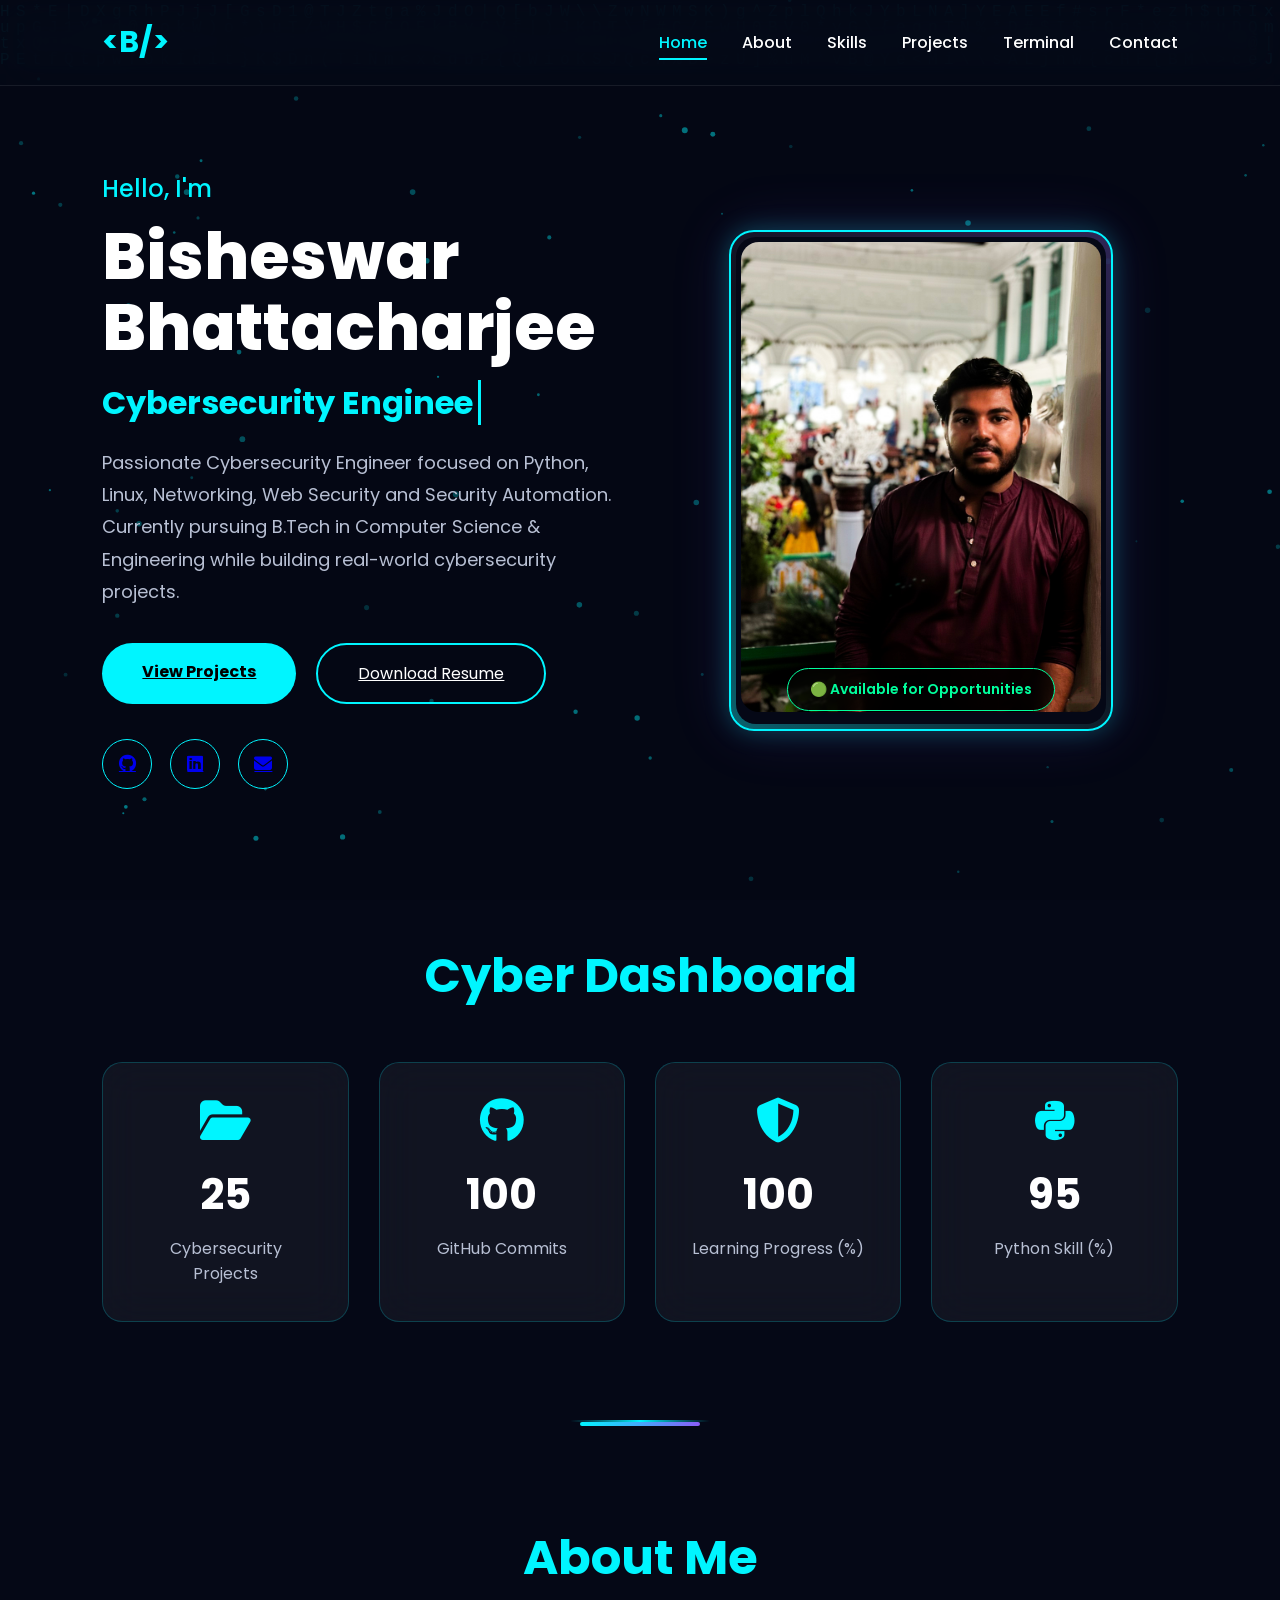
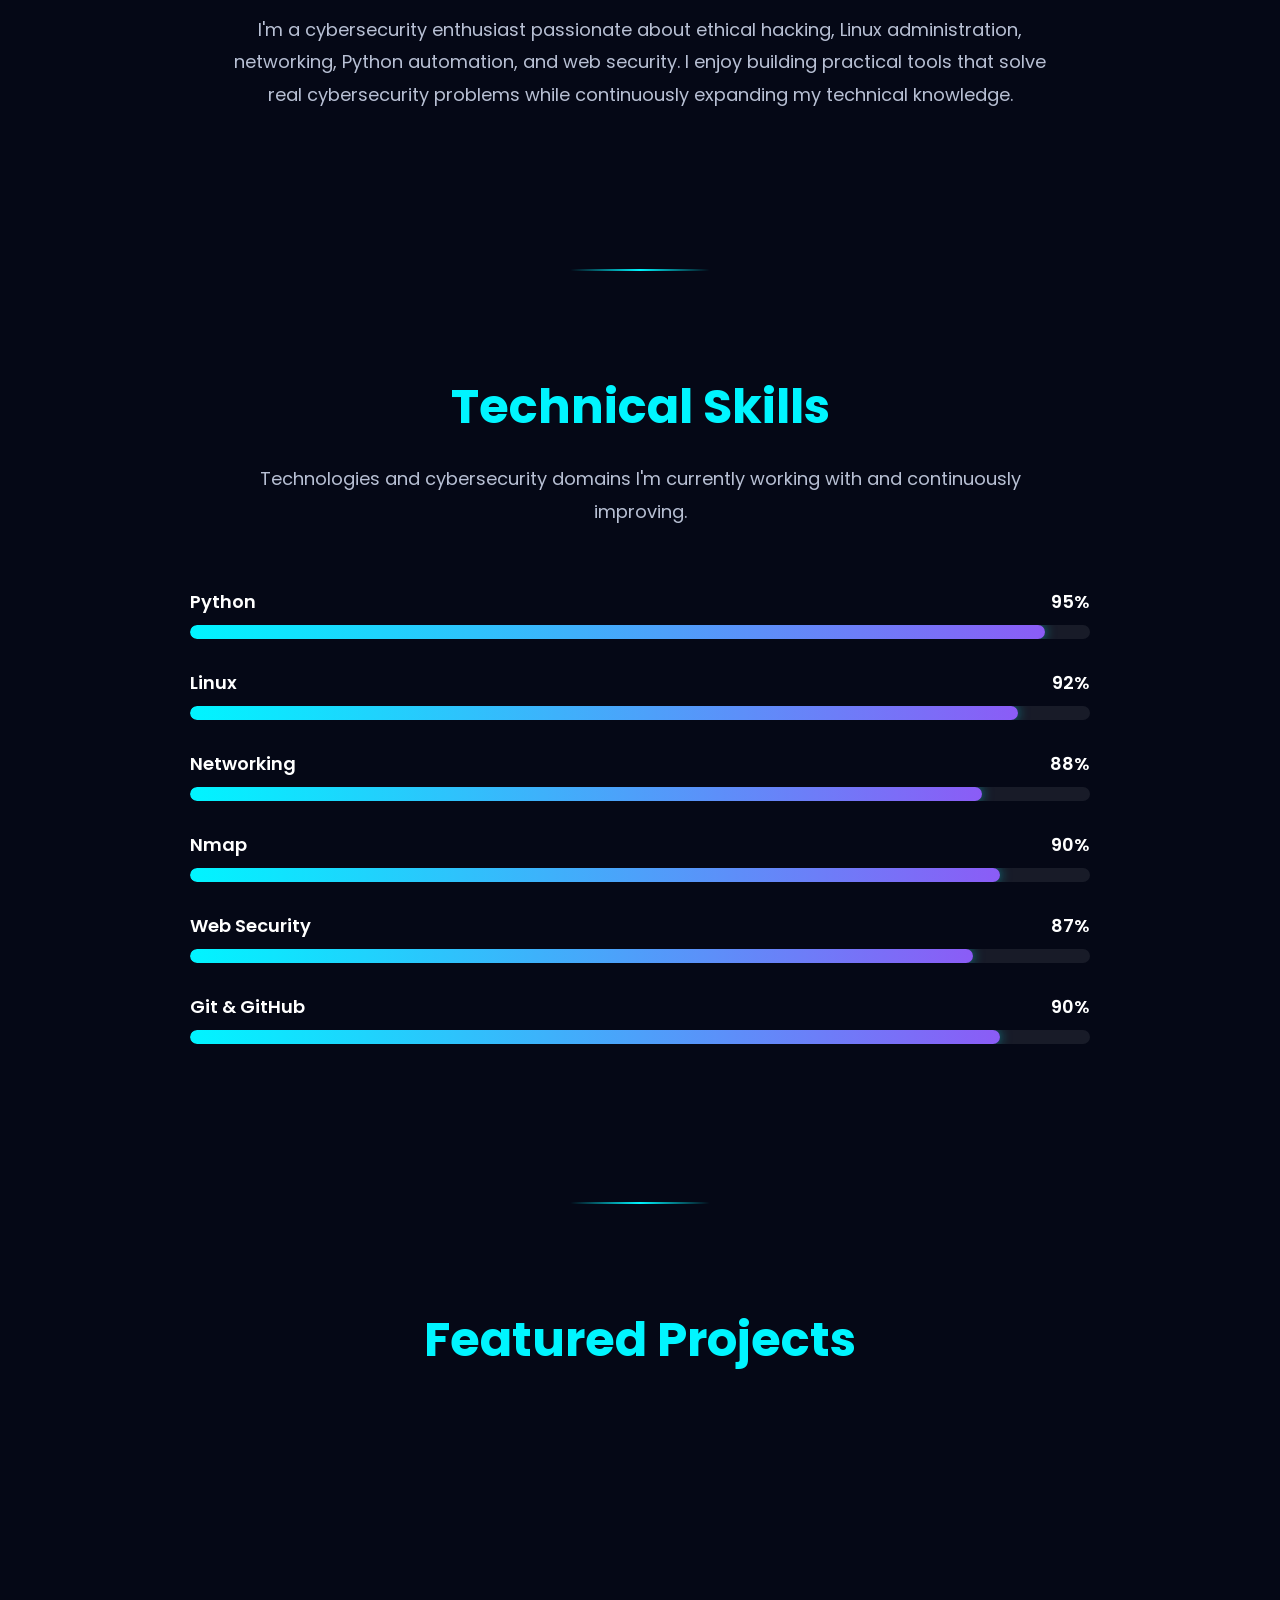
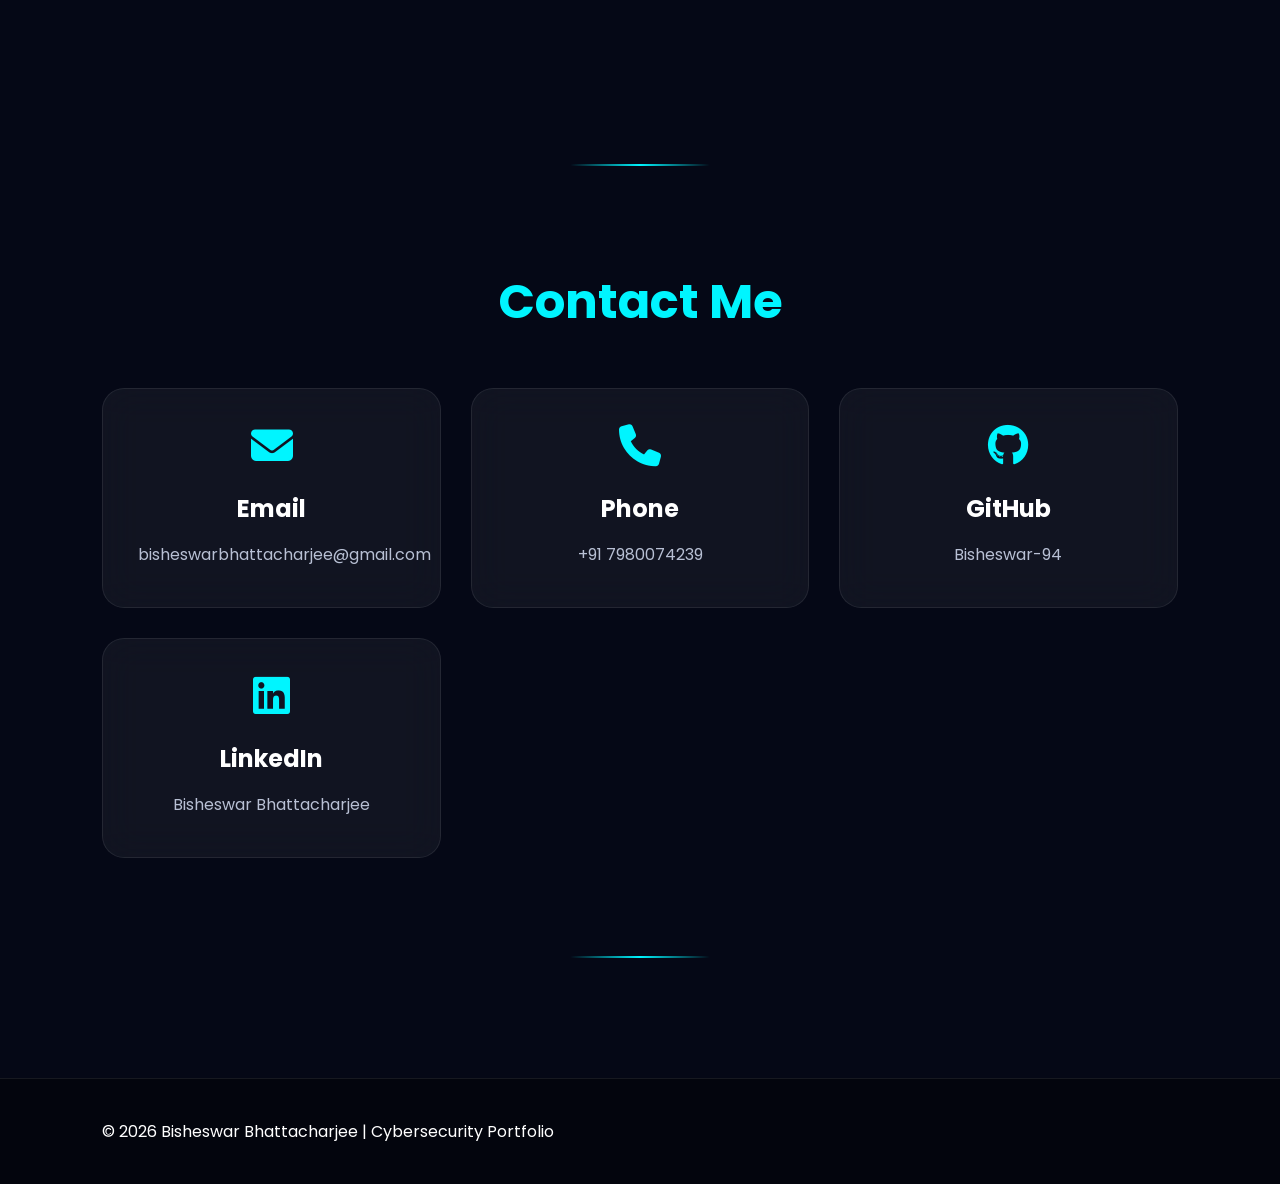
==== index.html @ f7b62f63 "first commit" ====
<!DOCTYPE html>
<html lang="en">

<head>
    <meta charset="UTF-8">
    <meta name="viewport" content="width=device-width, initial-scale=1.0">

    <title>Bisheswar Bhattacharjee | Cybersecurity Engineer</title>

    <!-- CSS -->
    <link rel="stylesheet" href="assets/css/style.css">
    <link rel="stylesheet" href="assets/css/animations.css">
    <link rel="stylesheet" href="assets/css/responsive.css">

    <!-- Font Awesome -->
    <link rel="stylesheet"
        href="https://cdnjs.cloudflare.com/ajax/libs/font-awesome/6.7.2/css/all.min.css">

    <!-- Google Fonts -->
    <link
        href="https://fonts.googleapis.com/css2?family=Poppins:wght@300;400;500;600;700;800&display=swap"
        rel="stylesheet">
</head>

<body>

    <!-- ================= Loader ================= -->

    <div id="loader">
        <div class="terminal-loader">
            <p>> Initializing Secure Connection...</p>
            <p>> Loading Portfolio...</p>
            <p>> Authenticating User...</p>
            <p class="green">✓ Access Granted</p>
        </div>
    </div>

    <!-- ================= Matrix Canvas ================= -->

    <canvas id="matrix"></canvas>

    <!-- ================= Navbar ================= -->

    <header>

        <div class="logo">
            &lt;B/&gt;
        </div>

        <nav>

            <a href="#home">Home</a>

            <a href="#about">About</a>

            <a href="#skills">Skills</a>

            <a href="#projects">Projects</a>

            <a href="terminal.html">Terminal</a>

            <a href="#contact">Contact</a>

        </nav>

    </header>

    <!-- ================= Hero ================= -->

    <section class="hero" id="home">

        <div class="hero-left">

            <h3>Hello, I'm</h3>

            <h1>Bisheswar <br> Bhattacharjee</h1>

            <h2>
                <span id="typing"></span>
            </h2>

            <p>

                Passionate Cybersecurity Engineer focused on Python,
                Linux, Networking, Web Security and Security Automation.
                Currently pursuing B.Tech in Computer Science &
                Engineering while building real-world cybersecurity
                projects.

            </p>

            <div class="buttons">

                <a href="#projects" class="btn">

                    View Projects

                </a>

                <a href="assets/resume/BISHESWAR_CV.pdf"
                    download
                    class="btn2">

                    Download Resume

                </a>

            </div>

            <div class="socials">

                <a href="https://github.com/Bisheswar-94" target="_blank" rel="noopener" title="GitHub">

                    <i class="fab fa-github"></i>

                </a>

                <a href="https://www.linkedin.com/in/bisheswar-bhattacharjee-4810a1337/"
                    target="_blank" rel="noopener" title="LinkedIn">

                    <i class="fab fa-linkedin"></i>

                </a>

                <a href="mailto:bisheswarbhattacharjee@gmail.com" title="Email">

                    <i class="fas fa-envelope"></i>

                </a>

            </div>

        </div>

        <div class="hero-right">

            <div class="photo-frame">

                <img src="assets/images/profile.jpg"
                    alt="Bisheswar Bhattacharjee">

                <div class="status">

                    🟢 Available for Opportunities

                </div>

            </div>

        </div>

    </section>

    <!-- ================= CYBER DASHBOARD ================= -->

<section class="section" id="dashboard">

    <h2 class="section-title">Cyber Dashboard</h2>

    <div class="stats">

        <div class="stat-card">

            <i class="fas fa-folder-open"></i>

            <h2 class="counter" data-target="25">0</h2>

            <p>Cybersecurity Projects</p>

        </div>

        <div class="stat-card">

            <i class="fab fa-github"></i>

            <h2 class="counter" data-target="100">0</h2>

            <p>GitHub Commits</p>

        </div>

        <div class="stat-card">

            <i class="fas fa-shield-halved"></i>

            <h2 class="counter" data-target="100">0</h2>

            <p>Learning Progress (%)</p>

        </div>

        <div class="stat-card">

            <i class="fab fa-python"></i>

            <h2 class="counter" data-target="95">0</h2>

            <p>Python Skill (%)</p>

        </div>

    </div>

</section>

    <!-- ================= About ================= -->

    <section id="about" class="section">

        <h2 class="section-title">
            About Me
        </h2>

        <p class="section-subtitle">

            I'm a cybersecurity enthusiast passionate about ethical hacking,
            Linux administration, networking, Python automation, and web
            security. I enjoy building practical tools that solve real
            cybersecurity problems while continuously expanding my technical
            knowledge.

        </p>

    </section>

  <!-- ================= Skills ================= -->

<section id="skills" class="section">

    <h2 class="section-title">Technical Skills</h2>

    <p class="section-subtitle">
        Technologies and cybersecurity domains I'm currently working with and continuously improving.
    </p>

    <div class="skill-container">

        <div class="skill">

            <div class="skill-info">
                <span>Python</span>
                <span>95%</span>
            </div>

            <div class="progress">
                <div class="progress-bar" data-width="95%"></div>
            </div>

        </div>

        <div class="skill">

            <div class="skill-info">
                <span>Linux</span>
                <span>92%</span>
            </div>

            <div class="progress">
                <div class="progress-bar" data-width="92%"></div>
            </div>

        </div>

        <div class="skill">

            <div class="skill-info">
                <span>Networking</span>
                <span>88%</span>
            </div>

            <div class="progress">
                <div class="progress-bar" data-width="88%"></div>
            </div>

        </div>

        <div class="skill">

            <div class="skill-info">
                <span>Nmap</span>
                <span>90%</span>
            </div>

            <div class="progress">
                <div class="progress-bar" data-width="90%"></div>
            </div>

        </div>

        <div class="skill">

            <div class="skill-info">
                <span>Web Security</span>
                <span>87%</span>
            </div>

            <div class="progress">
                <div class="progress-bar" data-width="87%"></div>
            </div>

        </div>

        <div class="skill">

            <div class="skill-info">
                <span>Git & GitHub</span>
                <span>90%</span>
            </div>

            <div class="progress">
                <div class="progress-bar" data-width="90%"></div>
            </div>

        </div>

    </div>

</section>
    <!-- ================= Featured Projects ================= -->
<section id="projects" class="section">

    <h2 class="section-title">
        Featured Projects
    </h2>

    <div class="cards">

    </div>

</section>
    <!-- ================= Contact ================= -->

    <section id="contact" class="section">

        <h2 class="section-title">
            Contact Me
        </h2>

        <div class="cards">

            <div class="card">

                <i class="fas fa-envelope"></i>

                <h3>Email</h3>

                <p>bisheswarbhattacharjee@gmail.com</p>

            </div>

            <div class="card">

                <i class="fas fa-phone"></i>

                <h3>Phone</h3>

                <p>+91 7980074239</p>

            </div>

            <div class="card">

                <i class="fab fa-github"></i>

                <h3>GitHub</h3>

                <p>Bisheswar-94</p>

            </div>

            <div class="card">

                <i class="fab fa-linkedin"></i>

                <h3>LinkedIn</h3>

                <p>Bisheswar Bhattacharjee</p>

            </div>

        </div>

    </section>

    <!-- ================= Footer ================= -->

    <footer>

        <p>

            © 2026 Bisheswar Bhattacharjee |
            Cybersecurity Portfolio

        </p>

    </footer>

    <!-- JS -->

    <script src="assets/js/main.js"></script>
    <script src="assets/js/matrix.js"></script>
    <script src="assets/js/typing.js"></script>
    <script src="assets/js/particles.js"></script>
    <script src="assets/js/github.js"></script>
    <script src="assets/js/dashboard.js"></script>
    <script src="assets/js/skills.js"></script>

</body>

</html>
---- assets/css/style.css ----
/* ======================================================
   CYBER PORTFOLIO v3.0
   Developer: Bisheswar Bhattacharjee
====================================================== */

@import url('https://fonts.googleapis.com/css2?family=Poppins:wght@300;400;500;600;700;800&display=swap');

:root{

--bg:#050816;
--bg2:#0B1120;
--card:rgba(255,255,255,.05);

--cyan:#00F5FF;
--purple:#8B5CF6;
--green:#00FF9D;
--white:#FFFFFF;
--text:#B8C0D4;

--border:rgba(255,255,255,.08);

--radius:20px;

--transition:.35s ease;

}

/* Reset */

*{
margin:0;
padding:0;
box-sizing:border-box;
}

html{
scroll-behavior:smooth;
}

body{

background:var(--bg);

font-family:'Poppins',sans-serif;

color:var(--white);

overflow-x:hidden;

}

/* Matrix */

#matrix{

position:fixed;

top:0;

left:0;

width:100%;

height:100%;

z-index:-5;

}

/* Loader */

#loader{

position:fixed;

inset:0;

background:#000;

display:flex;

justify-content:center;

align-items:center;

z-index:999999;

}

.terminal-loader{

background:#07111f;

padding:30px;

border-radius:15px;

border:1px solid var(--cyan);

font-family:monospace;

box-shadow:

0 0 30px rgba(0,245,255,.3);

}

.green{

color:var(--green);

}

/* Scrollbar */

::-webkit-scrollbar{

width:10px;

}

::-webkit-scrollbar-thumb{

background:linear-gradient(var(--cyan),var(--purple));

border-radius:20px;

}

::-webkit-scrollbar-track{

background:#000;

}

/* Navbar */

header{

position:fixed;

top:0;

width:100%;

padding:20px 8%;

display:flex;

justify-content:space-between;

align-items:center;

background:rgba(5,8,22,.75);

-webkit-backdrop-filter:blur(18px);

backdrop-filter:blur(18px);

border-bottom:1px solid var(--border);

z-index:999;

}

.logo{

font-size:30px;

font-weight:700;

color:var(--cyan);

}

nav{

display:flex;

gap:35px;

}

nav a{

color:white;

text-decoration:none;

font-weight:500;

transition:.3s;

position:relative;

}

nav a:hover{

color:var(--cyan);

}

nav a::after{

content:"";

position:absolute;

left:0;

bottom:-5px;

width:0;

height:2px;

background:var(--cyan);

transition:.3s;

}

nav a:hover::after{

width:100%;

}

/* ======================================================
                    HERO SECTION
====================================================== */

.hero{

    min-height:100vh;

    display:grid;

    grid-template-columns:1.1fr .9fr;

    align-items:center;

    gap:70px;

    padding:140px 8% 80px;

}

/* ================= LEFT SIDE ================= */

.hero-left h3{

    color:var(--cyan);

    font-size:24px;

    font-weight:500;

}

.hero-left h1{

    font-size:78px;

    font-weight:800;

    line-height:1.1;

    margin:15px 0;

}

.hero-left h2{

    color:var(--purple);

    font-size:32px;

    margin-bottom:20px;

    min-height:45px;

}

.hero-left p{

    color:var(--text);

    font-size:18px;

    line-height:1.8;

    max-width:650px;

    margin-bottom:35px;

}

/* ================= BUTTONS ================= */

.buttons{

    display:flex;

    gap:20px;

    margin-bottom:35px;

}

.btn{

    background:var(--cyan);

    color:#000;

    padding:16px 40px;

    border-radius:50px;

    font-weight:700;

    transition:var(--transition);

}

.btn:hover{

    transform:translateY(-5px);

    box-shadow:

    0 0 25px var(--cyan);

}

.btn2{

    border:2px solid var(--cyan);

    color:white;

    padding:16px 40px;

    border-radius:50px;

    transition:var(--transition);

}

.btn2:hover{

    background:var(--cyan);

    color:#000;

}

/* ================= SOCIALS ================= */

.socials{

    display:flex;

    gap:18px;

}

.socials a{

    width:50px;

    height:50px;

    border:1px solid var(--cyan);

    border-radius:50%;

    display:flex;

    justify-content:center;

    align-items:center;

    transition:.3s;

    font-size:18px;

}

.socials a:hover{

    background:var(--cyan);

    color:#000;

    transform:translateY(-5px);

    box-shadow:

    0 0 20px var(--cyan);

}

/* ================= RIGHT SIDE ================= */

.hero-right{

    display:flex;

    justify-content:center;

    align-items:center;

}

/* Cyber Photo Frame */

.photo-frame{

    position:relative;

    padding:10px;

    border-radius:25px;

    border:2px solid var(--cyan);

    background:rgba(255,255,255,.05);

    -webkit-backdrop-filter:blur(20px);
    -webkit-backdrop-filter:blur(20px);

    backdrop-filter:blur(20px);

    overflow:hidden;

    box-shadow:

    0 0 25px rgba(0,245,255,.25),

    0 0 60px rgba(139,92,246,.15);

}

/* Animated Glow */

.photo-frame::before{

    content:"";

    position:absolute;

    top:-50%;

    left:-50%;

    width:200%;

    height:200%;

    background:linear-gradient(

    45deg,

    transparent,

    rgba(0,245,255,.35),

    transparent,

    rgba(139,92,246,.25),

    transparent

    );

    animation:borderRotate 7s linear infinite;

}

/* Inner Background */

.photo-frame::after{

    content:"";

    position:absolute;

    inset:5px;

    background:#050816;

    border-radius:20px;

    z-index:0;

}

/* Profile Image */

.photo-frame img{

    position:relative;

    z-index:2;

    width:410px;

    height:530px;

    object-fit:cover;

    border-radius:18px;

}

/* Online Badge */

.status{

    position:absolute;

    bottom:18px;

    left:50%;

    transform:translateX(-50%);

    z-index:5;

    background:rgba(0,0,0,.75);

    border:1px solid var(--green);

    color:var(--green);

    padding:10px 22px;

    border-radius:40px;

    font-size:14px;

    font-weight:600;

    -webkit-backdrop-filter:blur(20px);

    backdrop-filter:blur(20px);

    white-space:nowrap;

}

/* Floating Animation */

.photo-frame{

    animation:float 4s ease-in-out infinite;

}

/* ======================================================
                    ANIMATIONS
====================================================== */

@keyframes float{

0%{

transform:translateY(0px);

}

50%{

transform:translateY(-12px);

}

100%{

transform:translateY(0px);

}

}

@keyframes borderRotate{

0%{

transform:rotate(0deg);

}

100%{

transform:rotate(360deg);

}

}

/* ======================================================
                    SECTION BASE
====================================================== */

.section{

    padding:100px 8%;

}

.section-title{

    font-size:48px;

    font-weight:700;

    text-align:center;

    color:var(--cyan);

    margin-bottom:20px;

}

.section-subtitle{

    max-width:850px;

    margin:0 auto 60px;

    text-align:center;

    color:var(--text);

    font-size:18px;

    line-height:1.8;

}

/* ======================================================
                    CARD GRID
====================================================== */

.cards{

    display:grid;

    grid-template-columns:repeat(auto-fit,minmax(300px,1fr));

    gap:30px;

    margin-top:50px;

}

/* ======================================================
                    GLASS CARD
====================================================== */

.card{

    position:relative;

    background:rgba(255,255,255,.05);

    -webkit-backdrop-filter:blur(18px);
    backdrop-filter:blur(18px);

    border:1px solid rgba(255,255,255,.08);

    border-radius:22px;

    padding:35px;

    text-align:center;

    transition:.35s ease;

    overflow:hidden;

}

/* Glow Border */

.card::before{

    content:"";

    position:absolute;

    inset:0;

    background:linear-gradient(
        135deg,
        transparent,
        rgba(0,245,255,.18),
        transparent
    );

    opacity:0;

    transition:.4s;

}

.card:hover::before{

    opacity:1;

}

/* Hover */

.card:hover{

    transform:translateY(-10px);

    border-color:var(--cyan);

    box-shadow:

    0 0 25px rgba(0,245,255,.25),

    0 0 60px rgba(139,92,246,.10);

}

/* ======================================================
                    ICONS
====================================================== */

.card i{

    font-size:50px;

    color:var(--cyan);

    margin-bottom:25px;

    transition:.35s;

}

.card:hover i{

    transform:scale(1.15) rotate(-8deg);

}

/* ======================================================
                    CARD TEXT
====================================================== */

.card h3{

    font-size:24px;

    margin-bottom:15px;

}

.card p{

    color:var(--text);

    line-height:1.8;

    font-size:16px;

}

/* ======================================================
                    ABOUT SECTION
====================================================== */

#about{

    position:relative;

}

#about::before{

    content:"";

    position:absolute;

    top:0;

    left:50%;

    transform:translateX(-50%);

    width:120px;

    height:4px;

    border-radius:20px;

    background:linear-gradient(
        to right,
        var(--cyan),
        var(--purple)
    );

}

/* ======================================================
                    SKILLS SECTION
====================================================== */

#skills .card{

    min-height:260px;

}

#skills .card p{

    margin-top:10px;

}

/* ======================================================
                    PROJECTS
====================================================== */

#projects .card{

    min-height:240px;

}

#projects .card h3{

    color:var(--cyan);

}

/* ======================================================
                    CONTACT
====================================================== */

#contact .card{

    min-height:220px;

}

#contact .card i{

    font-size:42px;

}

/* ======================================================
                SECTION SPACING
====================================================== */

#about,
#skills,
#projects,
#contact{

    scroll-margin-top:100px;

}

/* ======================================================
                    HERO STATS
====================================================== */

.stats{

    display:grid;

    grid-template-columns:repeat(4,1fr);

    gap:25px;

    margin-top:60px;

}

.stat-card{

    background:rgba(255,255,255,.05);

    -webkit-backdrop-filter:blur(20px);

    backdrop-filter:blur(20px);

    border:1px solid rgba(255,255,255,.08);

    border-radius:20px;

    padding:30px;

    text-align:center;

    transition:.35s ease;

    cursor:pointer;

}

.stat-card:hover{

    transform:translateY(-10px);

    border-color:var(--cyan);

    box-shadow:

    0 0 30px rgba(0,245,255,.25),

    0 0 70px rgba(139,92,246,.15);

}

.stat-card h2{

    font-size:42px;

    color:var(--cyan);

    margin-bottom:10px;

}

.stat-card p{

    color:var(--text);

    font-size:15px;

}

/* ======================================================
                SCROLL ANIMATION
====================================================== */

.fade-up{

    opacity:0;

    transform:translateY(40px);

    transition:all .8s ease;

}

.fade-up.show{

    opacity:1;

    transform:translateY(0);

}

/* ======================================================
                GLOW EFFECT
====================================================== */

.glow{

    text-shadow:

    0 0 10px var(--cyan),

    0 0 20px var(--cyan),

    0 0 40px var(--cyan);

}

.glass{

    background:rgba(255,255,255,.05);

    -webkit-backdrop-filter:blur(20px);

    backdrop-filter:blur(20px);

    border:1px solid rgba(255,255,255,.08);

    border-radius:20px;

}

/* ======================================================
                    FOOTER
====================================================== */

footer{

    margin-top:120px;

    padding:40px 8%;

    border-top:1px solid rgba(255,255,255,.08);

    background:#03050d;

}

.footer-content{

    display:flex;

    justify-content:space-between;

    align-items:center;

    flex-wrap:wrap;

    gap:20px;

}

.footer-left h2{

    color:var(--cyan);

    margin-bottom:10px;

}

.footer-left p{

    color:var(--text);

}

.footer-right{

    display:flex;

    gap:18px;

}

.footer-right a{

    width:45px;

    height:45px;

    border:1px solid var(--cyan);

    border-radius:50%;

    display:flex;

    justify-content:center;

    align-items:center;

    transition:.35s;

}

.footer-right a:hover{

    background:var(--cyan);

    color:#000;

    transform:translateY(-5px);

}

.copyright{

    margin-top:35px;

    text-align:center;

    color:#8e97b5;

    border-top:1px solid rgba(255,255,255,.05);

    padding-top:20px;

    font-size:15px;

}

/* ======================================================
                SECTION SPACING
====================================================== */

.section{

    position:relative;

}

.section::after{

    content:"";

    position:absolute;

    bottom:0;

    left:50%;

    transform:translateX(-50%);

    width:140px;

    height:2px;

    background:linear-gradient(

    to right,

    transparent,

    var(--cyan),

    transparent

    );

}

/* ======================================================
                UTILITY CLASSES
====================================================== */

.container{

    width:min(1300px,90%);

    margin:auto;

}

.text-center{

    text-align:center;

}

.mt-50{

    margin-top:50px;

}

.mt-80{

    margin-top:80px;

}

.mb-50{

    margin-bottom:50px;

}

.flex{

    display:flex;

}

.grid{

    display:grid;

}

.hidden{

    display:none;

}

/* ======================================================
                SMOOTH TRANSITIONS
====================================================== */

button,
a,
.card,
.stat-card,
.photo-frame{

    transition:.35s ease;

}

/* ======================================================
                SELECTION
====================================================== */

::selection{

    background:var(--cyan);

    color:#000;

}

/* Ripple Effect */

.btn,
.btn2{

position:relative;

overflow:hidden;

}

.ripple{

position:absolute;

border-radius:50%;

transform:scale(0);

background:rgba(255,255,255,.5);

animation:ripple .6s linear;

}

@keyframes ripple{

to{

transform:scale(4);

opacity:0;

}

}

/* Active Nav Link */

nav a.active{

color:var(--cyan);

}

nav a.active::after{

width:100%;

}

/* ==========================================
        MATRIX BACKGROUND
========================================== */

#matrix{

position:fixed;

top:0;

left:0;

width:100%;

height:100%;

z-index:-999;

opacity:.35;

pointer-events:none;

}

/* ==========================================
            TYPING EFFECT
========================================== */

#typing{

color:var(--cyan);

font-weight:700;

border-right:3px solid var(--cyan);

padding-right:5px;

animation:cursorBlink .8s infinite;

}

@keyframes cursorBlink{

0%{

border-color:var(--cyan);

}

50%{

border-color:transparent;

}

100%{

border-color:var(--cyan);

}

}

/* ==========================================
            PARTICLE CANVAS
========================================== */

#particles{

position:fixed;

top:0;

left:0;

width:100%;

height:100%;

pointer-events:none;

z-index:-998;

opacity:.7;

}
/* ==========================================
        CYBER DASHBOARD
========================================== */

#dashboard{

    padding-top:40px;

}

.stats{

    display:grid;

    grid-template-columns:repeat(auto-fit,minmax(230px,1fr));

    gap:30px;

    margin-top:50px;

}

.stat-card{

    background:rgba(255,255,255,.05);

    -webkit-backdrop-filter:blur(20px);
    backdrop-filter:blur(20px);

    border:1px solid rgba(0,245,255,.2);

    border-radius:20px;

    padding:35px;

    text-align:center;

    transition:.35s ease;

}

.stat-card:hover{

    transform:translateY(-10px);

    box-shadow:
    0 0 25px rgba(0,245,255,.35);

    border-color:#00F5FF;

}

.stat-card i{

    font-size:45px;

    color:#00F5FF;

    margin-bottom:20px;

}

.stat-card h2{

    font-size:42px;

    color:#FFFFFF;

    margin-bottom:10px;

}

.stat-card p{

    color:#B8C0D4;

    font-size:16px;

}
/* ==========================================
            SKILL PROGRESS BARS
========================================== */

.skill-container{

    max-width:900px;

    margin:60px auto;

}

.skill{

    margin-bottom:30px;

}

.skill-info{

    display:flex;

    justify-content:space-between;

    margin-bottom:10px;

    font-size:18px;

    font-weight:600;

}

.progress{

    width:100%;

    height:14px;

    background:rgba(255,255,255,.08);

    border-radius:30px;

    overflow:hidden;

}

.progress-bar{

    width:0;

    height:100%;

    border-radius:30px;

    background:linear-gradient(
        90deg,
        #00F5FF,
        #8B5CF6
    );

    transition:width 2s ease;

    box-shadow:

    0 0 12px rgba(0,245,255,.5);

}
.repo-info{
    display:flex;
    justify-content:space-between;
    align-items:center;
    margin:20px 0;
    color:var(--text);
    font-size:14px;
}

.loading{
    width:100%;
    text-align:center;
    font-size:20px;
    color:var(--primary);
    padding:40px;
}
---- assets/css/animations.css ----
/* ============================================
        GLOBAL ANIMATIONS
============================================ */

@keyframes fadeIn{

0%{
opacity:0;
}

100%{
opacity:1;
}

}

@keyframes fadeUp{

0%{

opacity:0;

transform:translateY(60px);

}

100%{

opacity:1;

transform:translateY(0);

}

}

@keyframes fadeLeft{

0%{

opacity:0;

transform:translateX(-70px);

}

100%{

opacity:1;

transform:translateX(0);

}

}

@keyframes fadeRight{

0%{

opacity:0;

transform:translateX(70px);

}

100%{

opacity:1;

transform:translateX(0);

}

}

/* ============================================
            FLOATING IMAGE
============================================ */

@keyframes floating{

0%{

transform:translateY(0);

}

50%{

transform:translateY(-18px);

}

100%{

transform:translateY(0);

}

}

/* ============================================
          GLOW PULSE
============================================ */

@keyframes glow{

0%{

box-shadow:
0 0 5px cyan,
0 0 10px cyan;

}

50%{

box-shadow:
0 0 20px cyan,
0 0 50px cyan;

}

100%{

box-shadow:
0 0 5px cyan,
0 0 10px cyan;

}

}

/* ============================================
         ROTATING BORDER
============================================ */

@keyframes borderRotate{

0%{

transform:rotate(0deg);

}

100%{

transform:rotate(360deg);

}

}

/* ============================================
          BUTTON HOVER
============================================ */

.btn:hover{

animation:glow 1.2s infinite;

}

/* ============================================
          HERO CONTENT
============================================ */

.hero-left{

animation:fadeLeft 1s ease;

}

.hero-right{

animation:fadeRight 1.2s ease;

}

.photo-frame{

animation:

floating 4s ease-in-out infinite;

}

/* ============================================
          SECTION TITLE
============================================ */

.section-title{

animation:fadeUp .8s ease;

}

/* ============================================
            CARD ANIMATION
============================================ */

.card{

opacity:0;

transform:translateY(60px);

transition:.8s;

}

.card.show{

opacity:1;

transform:translateY(0);

}

/* ============================================
         STATS ANIMATION
============================================ */

.stat-card{

opacity:0;

transform:translateY(60px);

transition:.8s;

}

.stat-card.show{

opacity:1;

transform:translateY(0);

}

/* ============================================
         SOCIAL ICONS
============================================ */

.socials a{

transition:.35s;

}

.socials a:hover{

transform:translateY(-8px) scale(1.15);

}

/* ============================================
            NAV LINKS
============================================ */

nav a{

transition:.35s;

}

nav a:hover{

letter-spacing:1px;

}

/* ============================================
            FOOTER
============================================ */

footer{

animation:fadeIn 1.2s;

}
---- assets/css/responsive.css ----
/* ==========================================
            LARGE LAPTOPS (1400px)
========================================== */

@media (max-width:1400px){

.hero{

grid-template-columns:1fr 1fr;

gap:50px;

}

.hero-left h1{

font-size:65px;

}

.photo-frame img{

width:360px;

height:470px;

}

}

/* ==========================================
              LAPTOP (1200px)
========================================== */

@media (max-width:1200px){

header{

padding:18px 5%;

}

.hero{

padding:130px 5% 80px;

gap:40px;

}

.hero-left h1{

font-size:55px;

}

.hero-left h2{

font-size:28px;

}

.section{

padding:90px 5%;

}

.stats{

grid-template-columns:repeat(2,1fr);

}

}

/* ==========================================
              TABLET (992px)
========================================== */

@media (max-width:992px){

.hero{

grid-template-columns:1fr;

text-align:center;

}

.hero-left{

order:2;

}

.hero-right{

order:1;

margin-bottom:40px;

}

.hero-left p{

margin:auto;

margin-bottom:35px;

}

.buttons{

justify-content:center;

}

.socials{

justify-content:center;

}

.photo-frame img{

width:320px;

height:420px;

}

nav{

gap:18px;

}

.section-title{

font-size:40px;

}

}

/* ==========================================
              MOBILE (768px)
========================================== */

@media (max-width:768px){

header{

flex-direction:column;

padding:20px;

}

nav{

flex-wrap:wrap;

justify-content:center;

margin-top:15px;

gap:15px;

}

.hero{

padding-top:180px;

}

.hero-left h1{

font-size:42px;

}

.hero-left h2{

font-size:24px;

}

.hero-left p{

font-size:16px;

}

.photo-frame img{

width:280px;

height:360px;

}

.cards{

grid-template-columns:1fr;

}

.stats{

grid-template-columns:1fr;

}

.footer-content{

flex-direction:column;

text-align:center;

}

}

/* ==========================================
            SMALL MOBILE (480px)
========================================== */

@media (max-width:480px){

.logo{

font-size:24px;

}

.hero-left h1{

font-size:34px;

}

.hero-left h3{

font-size:18px;

}

.hero-left h2{

font-size:20px;

}

.hero-left p{

font-size:15px;

}

.buttons{

flex-direction:column;

align-items:center;

}

.btn,
.btn2{

width:100%;

max-width:280px;

text-align:center;

}

.photo-frame img{

width:230px;

height:300px;

}

.section-title{

font-size:30px;

}

.card{

padding:25px;

}

.card h3{

font-size:20px;

}

.card p{

font-size:14px;

}

.status{

font-size:12px;

padding:8px 16px;

}

}

/* ==========================================
          EXTRA SMALL DEVICES
========================================== */

@media (max-width:360px){

.hero-left h1{

font-size:28px;

}

.photo-frame img{

width:200px;

height:260px;

}

nav{

font-size:14px;

gap:10px;

}

}
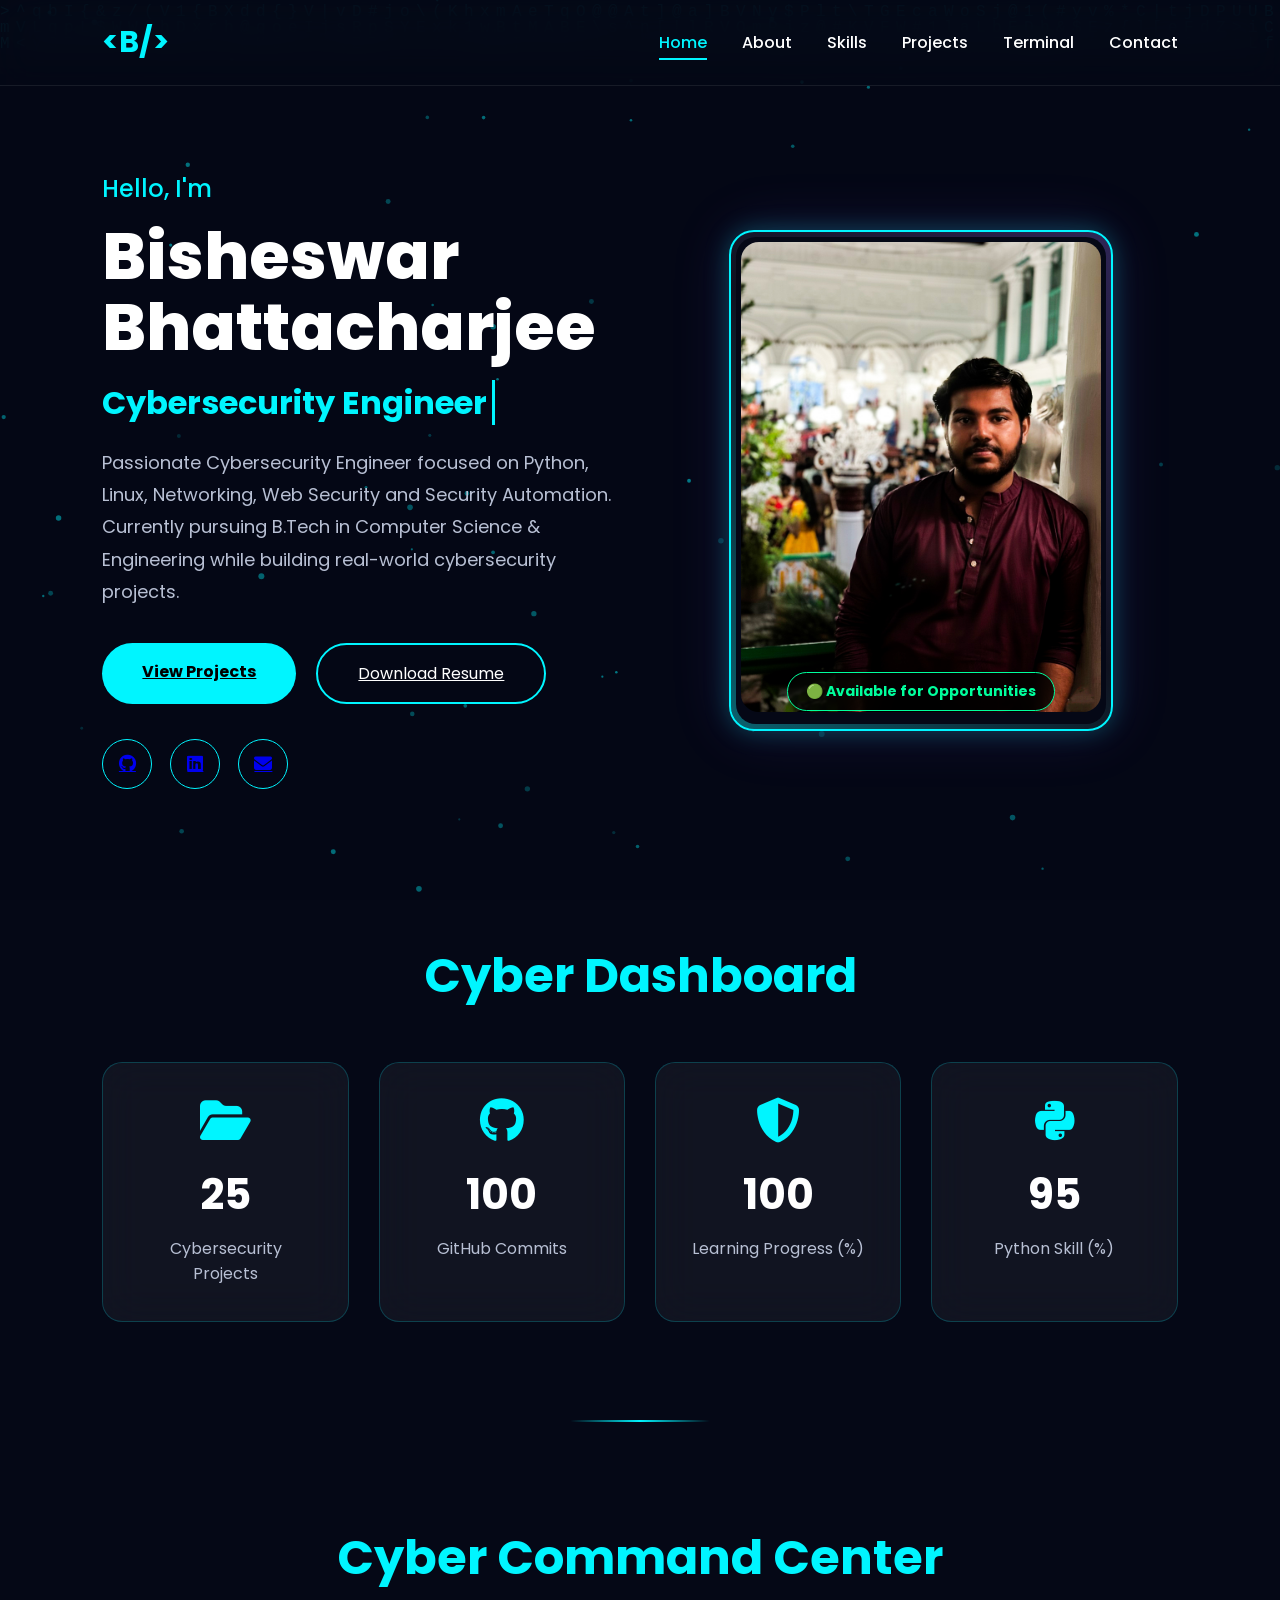
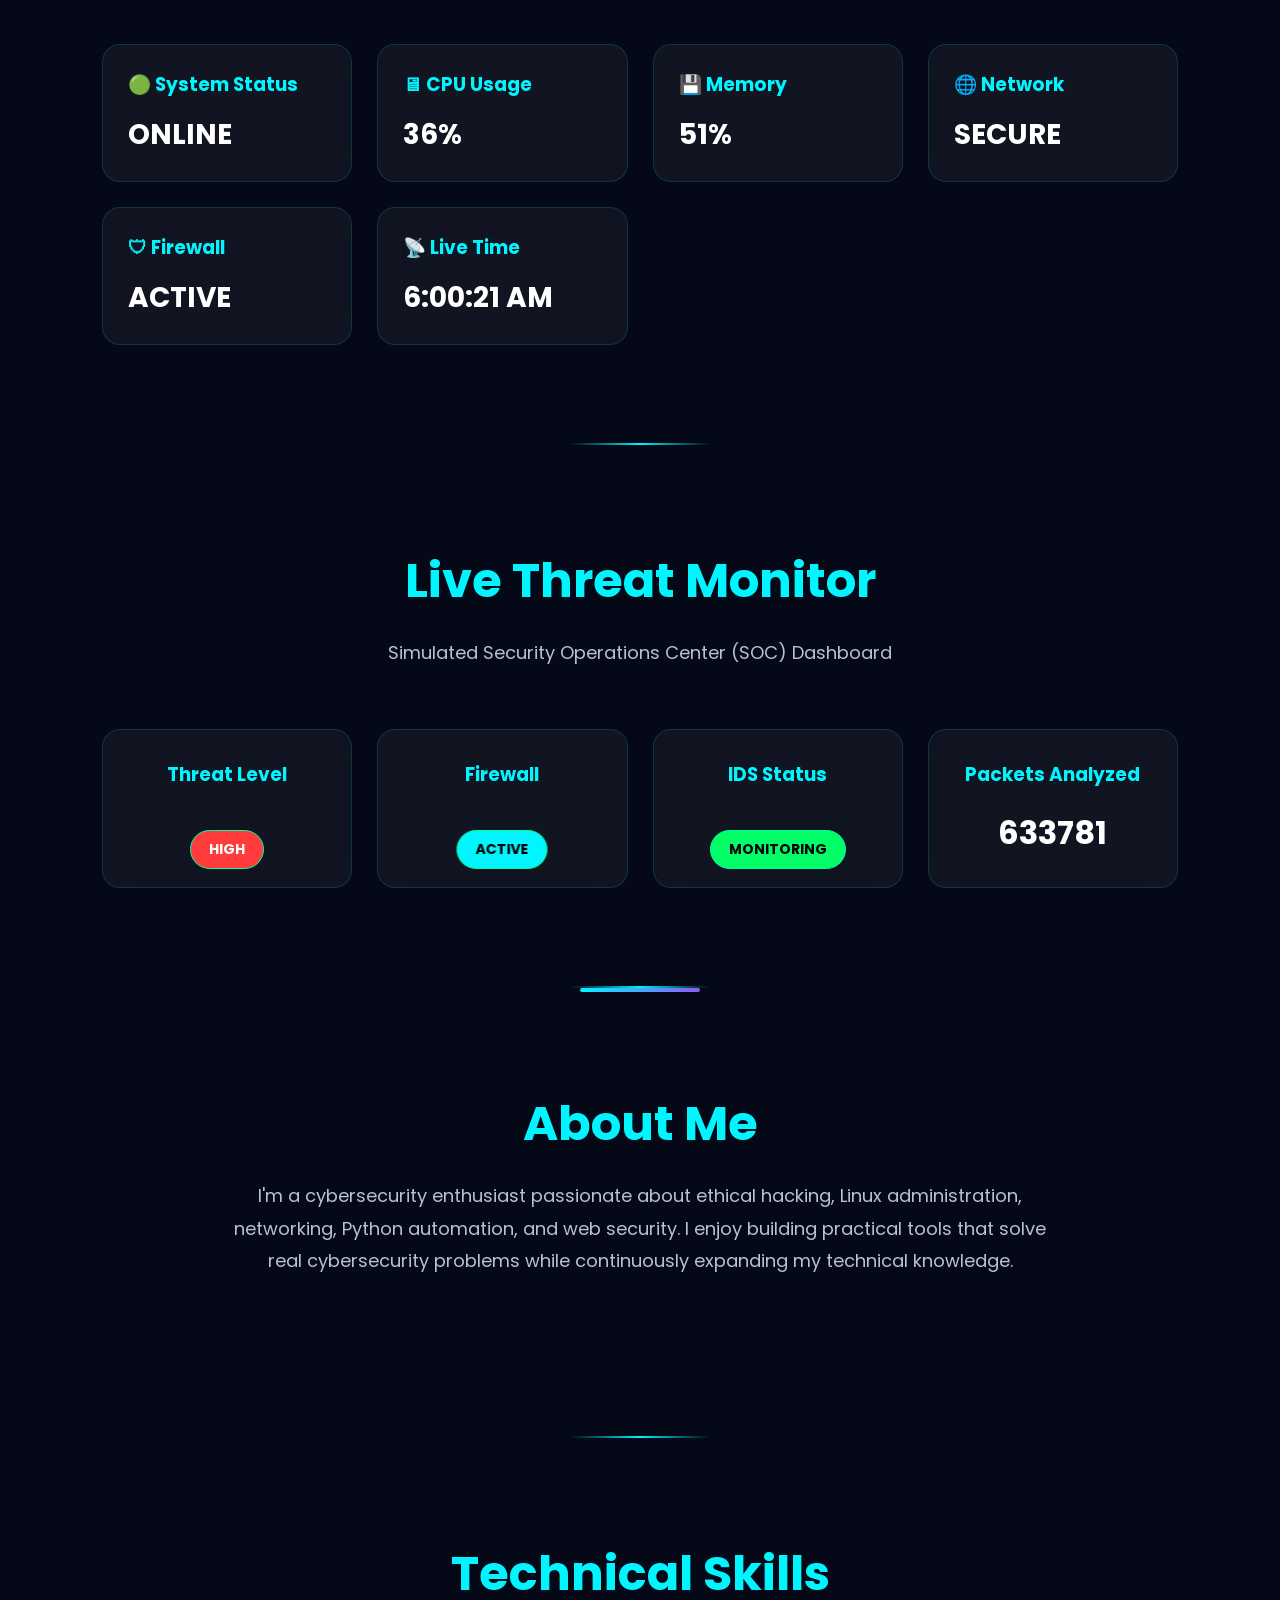
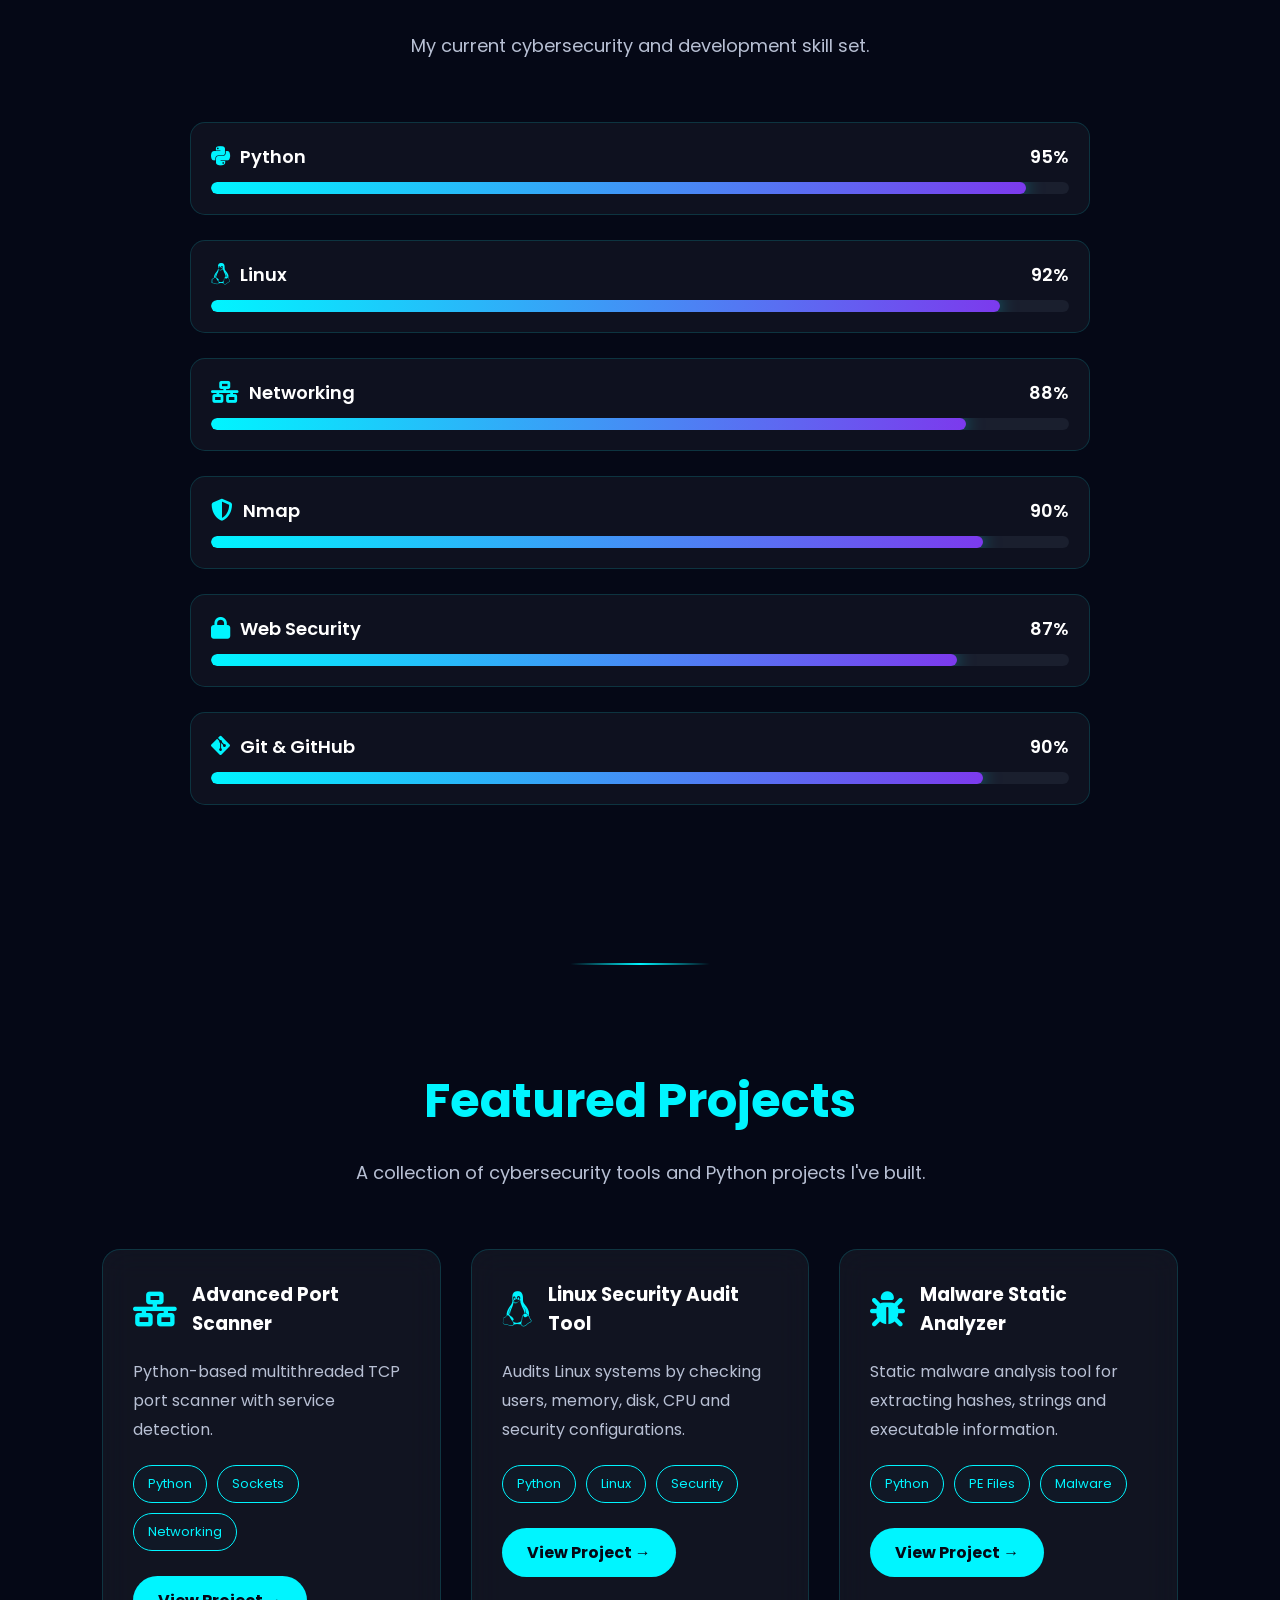
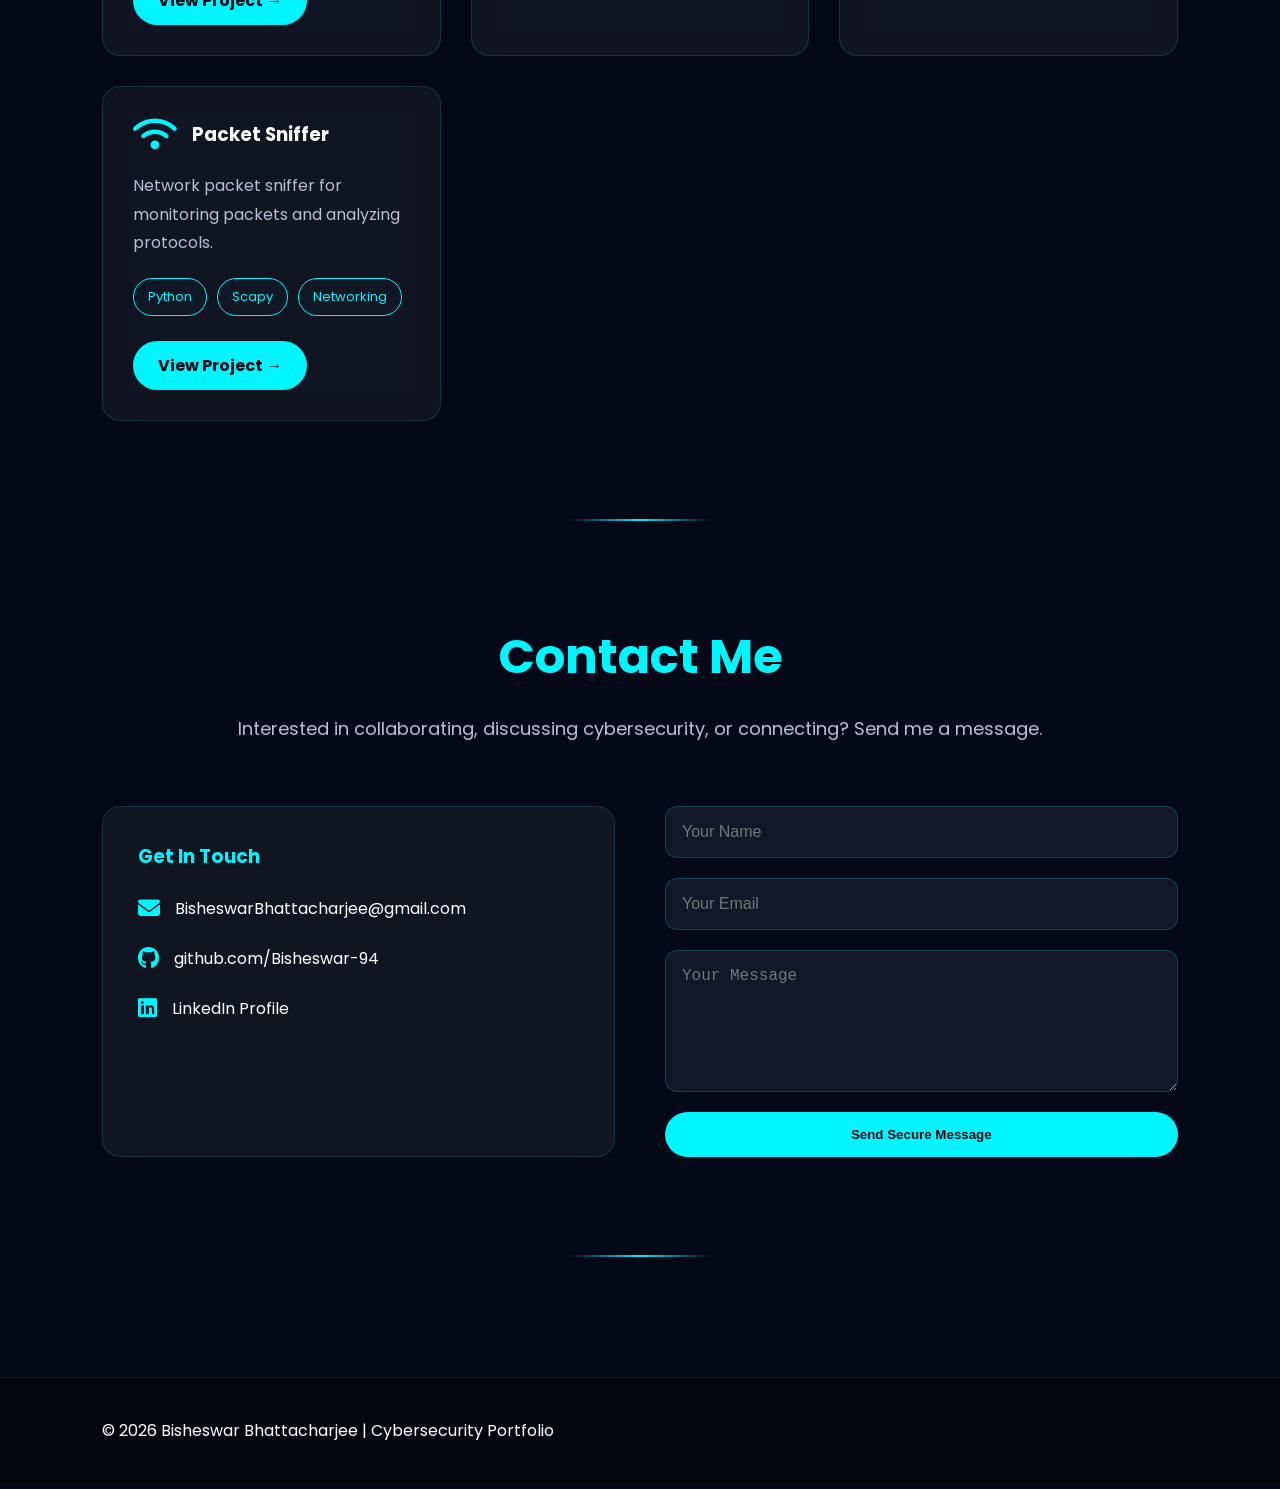
==== commit a6a7c047: "Updated" ====
--- a/index.html
+++ b/index.html
@@ -203,6 +203,106 @@
 
 </section>
 
+    <!-- ================= COMMAND CENTER ================= -->
+
+<section id="command-center" class="section">
+
+    <h2 class="section-title">
+        Cyber Command Center
+    </h2>
+
+    <div class="dashboard-grid">
+
+        <div class="dashboard-card">
+            <h3>🟢 System Status</h3>
+            <p id="status">ONLINE</p>
+        </div>
+
+        <div class="dashboard-card">
+            <h3>🖥 CPU Usage</h3>
+            <p id="cpu">0%</p>
+        </div>
+
+        <div class="dashboard-card">
+            <h3>💾 Memory</h3>
+            <p id="memory">0%</p>
+        </div>
+
+        <div class="dashboard-card">
+            <h3>🌐 Network</h3>
+            <p>SECURE</p>
+        </div>
+
+        <div class="dashboard-card">
+            <h3>🛡 Firewall</h3>
+            <p>ACTIVE</p>
+        </div>
+
+        <div class="dashboard-card">
+            <h3>📡 Live Time</h3>
+            <p id="clock"></p>
+        </div>
+
+    </div>
+
+</section>
+
+    <!-- ================= THREAT MONITOR ================= -->
+
+<section id="threat-monitor" class="section">
+
+    <h2 class="section-title">Live Threat Monitor</h2>
+
+    <p class="section-subtitle">
+        Simulated Security Operations Center (SOC) Dashboard
+    </p>
+
+    <div class="threat-grid">
+
+        <div class="threat-card">
+
+            <h3>Threat Level</h3>
+
+            <span id="threatLevel" class="status green">
+                LOW
+            </span>
+
+        </div>
+
+        <div class="threat-card">
+
+            <h3>Firewall</h3>
+
+            <span class="status blue">
+                ACTIVE
+            </span>
+
+        </div>
+
+        <div class="threat-card">
+
+            <h3>IDS Status</h3>
+
+            <span class="status green">
+                MONITORING
+            </span>
+
+        </div>
+
+        <div class="threat-card">
+
+            <h3>Packets Analyzed</h3>
+
+            <span id="packets">
+                0
+            </span>
+
+        </div>
+
+    </div>
+
+</section>
+
     <!-- ================= About ================= -->
 
     <section id="about" class="section">
@@ -230,158 +330,297 @@
     <h2 class="section-title">Technical Skills</h2>
 
     <p class="section-subtitle">
-        Technologies and cybersecurity domains I'm currently working with and continuously improving.
+        My current cybersecurity and development skill set.
     </p>
 
     <div class="skill-container">
 
+        <!-- Python -->
         <div class="skill">
-
             <div class="skill-info">
-                <span>Python</span>
+                <span><i class="fab fa-python"></i> Python</span>
                 <span>95%</span>
             </div>
 
             <div class="progress">
                 <div class="progress-bar" data-width="95%"></div>
             </div>
-
-        </div>
-
+        </div>
+
+        <!-- Linux -->
         <div class="skill">
-
             <div class="skill-info">
-                <span>Linux</span>
+                <span><i class="fab fa-linux"></i> Linux</span>
                 <span>92%</span>
             </div>
 
             <div class="progress">
                 <div class="progress-bar" data-width="92%"></div>
             </div>
-
-        </div>
-
+        </div>
+
+        <!-- Networking -->
         <div class="skill">
-
             <div class="skill-info">
-                <span>Networking</span>
+                <span><i class="fas fa-network-wired"></i> Networking</span>
                 <span>88%</span>
             </div>
 
             <div class="progress">
                 <div class="progress-bar" data-width="88%"></div>
             </div>
-
-        </div>
-
+        </div>
+
+        <!-- Nmap -->
         <div class="skill">
-
             <div class="skill-info">
-                <span>Nmap</span>
+                <span><i class="fas fa-shield-halved"></i> Nmap</span>
                 <span>90%</span>
             </div>
 
             <div class="progress">
                 <div class="progress-bar" data-width="90%"></div>
             </div>
-
-        </div>
-
+        </div>
+
+        <!-- Web Security -->
         <div class="skill">
-
             <div class="skill-info">
-                <span>Web Security</span>
+                <span><i class="fas fa-lock"></i> Web Security</span>
                 <span>87%</span>
             </div>
 
             <div class="progress">
                 <div class="progress-bar" data-width="87%"></div>
             </div>
-
-        </div>
-
+        </div>
+
+        <!-- Git -->
         <div class="skill">
-
             <div class="skill-info">
-                <span>Git & GitHub</span>
+                <span><i class="fab fa-git-alt"></i> Git & GitHub</span>
                 <span>90%</span>
             </div>
 
             <div class="progress">
                 <div class="progress-bar" data-width="90%"></div>
             </div>
-
         </div>
 
     </div>
 
 </section>
-    <!-- ================= Featured Projects ================= -->
+   <!-- ================= PROJECTS ================= -->
+
 <section id="projects" class="section">
 
-    <h2 class="section-title">
-        Featured Projects
-    </h2>
-
-    <div class="cards">
+    <h2 class="section-title">Featured Projects</h2>
+
+    <p class="section-subtitle">
+        A collection of cybersecurity tools and Python projects I've built.
+    </p>
+
+    <div class="project-grid">
+
+        <!-- Project 1 -->
+
+        <div class="project-card">
+
+            <div class="project-header">
+
+                <i class="fas fa-network-wired project-icon"></i>
+
+                <h3>Advanced Port Scanner</h3>
+
+            </div>
+
+            <p>
+                Python-based multithreaded TCP port scanner with service detection.
+            </p>
+
+            <div class="tech-stack">
+                <span>Python</span>
+                <span>Sockets</span>
+                <span>Networking</span>
+            </div>
+
+                <a href="https://github.com/Bisheswar-94/Python-Advanced-Port-Scanner"
+                    target="_blank" rel="noopener"
+                    class="project-btn">
+                    View Project →
+                </a>
+
+        </div>
+
+        <!-- Project 2 -->
+
+        <div class="project-card">
+
+            <div class="project-header">
+
+                <i class="fab fa-linux project-icon"></i>
+
+                <h3>Linux Security Audit Tool</h3>
+
+            </div>
+
+            <p>
+                Audits Linux systems by checking users, memory, disk, CPU and security configurations.
+            </p>
+
+            <div class="tech-stack">
+                <span>Python</span>
+                <span>Linux</span>
+                <span>Security</span>
+            </div>
+
+            <a href="https://github.com/Bisheswar-94"
+               target="_blank"
+               rel="noopener"
+               class="project-btn">
+               View Project →
+            </a>
+
+        </div>
+
+        <!-- Project 3 -->
+
+        <div class="project-card">
+
+            <div class="project-header">
+
+                <i class="fas fa-bug project-icon"></i>
+
+                <h3>Malware Static Analyzer</h3>
+
+            </div>
+
+            <p>
+                Static malware analysis tool for extracting hashes, strings and executable information.
+            </p>
+
+            <div class="tech-stack">
+                <span>Python</span>
+                <span>PE Files</span>
+                <span>Malware</span>
+            </div>
+
+            <a href="https://github.com/Bisheswar-94"
+               target="_blank"
+               rel="noopener"
+               class="project-btn">
+               View Project →
+            </a>
+
+        </div>
+
+        <!-- Project 4 -->
+
+        <div class="project-card">
+
+            <div class="project-header">
+
+                <i class="fas fa-wifi project-icon"></i>
+
+                <h3>Packet Sniffer</h3>
+
+            </div>
+
+            <p>
+                Network packet sniffer for monitoring packets and analyzing protocols.
+            </p>
+
+            <div class="tech-stack">
+                <span>Python</span>
+                <span>Scapy</span>
+                <span>Networking</span>
+            </div>
+
+            <a href="https://github.com/Bisheswar-94"
+               target="_blank"
+               rel="noopener"
+               class="project-btn">
+               View Project →
+            </a>
+
+        </div>
 
     </div>
 
 </section>
-    <!-- ================= Contact ================= -->
-
-    <section id="contact" class="section">
-
-        <h2 class="section-title">
-            Contact Me
-        </h2>
-
-        <div class="cards">
-
-            <div class="card">
-
+   <!-- ================= CONTACT ================= -->
+
+<section id="contact" class="section">
+
+    <h2 class="section-title">Contact Me</h2>
+
+    <p class="section-subtitle">
+        Interested in collaborating, discussing cybersecurity, or connecting? Send me a message.
+    </p>
+
+    <div class="contact-container">
+
+        <!-- Contact Information -->
+
+        <div class="contact-info">
+
+            <h3>Get In Touch</h3>
+
+            <div class="contact-item">
                 <i class="fas fa-envelope"></i>
-
-                <h3>Email</h3>
-
-                <p>bisheswarbhattacharjee@gmail.com</p>
-
-            </div>
-
-            <div class="card">
-
-                <i class="fas fa-phone"></i>
-
-                <h3>Phone</h3>
-
-                <p>+91 7980074239</p>
-
-            </div>
-
-            <div class="card">
-
+                <span>BisheswarBhattacharjee@gmail.com</span>
+            </div>
+
+            <div class="contact-item">
                 <i class="fab fa-github"></i>
-
-                <h3>GitHub</h3>
-
-                <p>Bisheswar-94</p>
-
-            </div>
-
-            <div class="card">
-
+                <a href="https://github.com/Bisheswar-94" target="_blank" rel="noopener">
+                    github.com/Bisheswar-94
+                </a>
+            </div>
+
+            <div class="contact-item">
                 <i class="fab fa-linkedin"></i>
-
-                <h3>LinkedIn</h3>
-
-                <p>Bisheswar Bhattacharjee</p>
-
-            </div>
-
-        </div>
-
-    </section>
-
+                <a href="https://www.linkedin.com/in/bisheswar-bhattacharjee-4810a1337/" target="_blank" rel="noopener">
+                    LinkedIn Profile
+                </a>
+            </div>
+
+        </div>
+
+        <!-- Contact Form -->
+
+        <form id="contactForm" class="contact-form">
+
+            <input
+                type="text"
+                id="name"
+                placeholder="Your Name"
+                required
+            >
+
+            <input
+                type="email"
+                id="email"
+                placeholder="Your Email"
+                required
+            >
+
+            <textarea
+                id="message"
+                rows="6"
+                placeholder="Your Message"
+                required
+            ></textarea>
+
+            <button type="submit">
+                Send Secure Message
+            </button>
+
+        </form>
+
+    </div>
+
+</section>
     <!-- ================= Footer ================= -->
 
     <footer>
@@ -404,6 +643,9 @@
     <script src="assets/js/github.js"></script>
     <script src="assets/js/dashboard.js"></script>
     <script src="assets/js/skills.js"></script>
+    <script src="assets/js/contact.js"></script>
+    <script src="assets/js/dashboard-live.js"></script>
+    <script src="assets/js/threat-monitor.js"></script>
 
 </body>
 
--- a/assets/css/style.css
+++ b/assets/css/style.css
@@ -826,35 +826,287 @@
 
 }
 
-/* ======================================================
-                    PROJECTS
-====================================================== */
-
-#projects .card{
-
-    min-height:240px;
-
-}
-
-#projects .card h3{
-
-    color:var(--cyan);
-
-}
-
-/* ======================================================
-                    CONTACT
-====================================================== */
-
-#contact .card{
-
-    min-height:220px;
-
-}
-
-#contact .card i{
-
-    font-size:42px;
+/* ==========================================
+            PROJECTS
+========================================== */
+
+.project-grid{
+
+    display:grid;
+
+    grid-template-columns:repeat(auto-fit,minmax(320px,1fr));
+
+    gap:30px;
+
+    margin-top:50px;
+
+}
+
+.project-card{
+
+    background:rgba(255,255,255,.05);
+
+    -webkit-backdrop-filter:blur(15px);
+
+    -webkit-backdrop-filter:blur(15px);
+
+    backdrop-filter:blur(15px);
+
+    border:1px solid rgba(0,245,255,.15);
+
+    border-radius:18px;
+
+    padding:30px;
+
+    transition:.35s ease;
+
+}
+
+.project-card:hover{
+
+    transform:translateY(-10px);
+
+    border-color:#00F5FF;
+
+    box-shadow:0 0 30px rgba(0,245,255,.25);
+
+}
+
+.project-header{
+
+    display:flex;
+
+    align-items:center;
+
+    gap:15px;
+
+    margin-bottom:20px;
+
+}
+
+.project-icon{
+
+    font-size:35px;
+
+    color:#00F5FF;
+
+}
+
+.project-card h3{
+
+    color:#fff;
+
+}
+
+.project-card p{
+
+    color:#b8c0d4;
+
+    line-height:1.8;
+
+    margin-bottom:20px;
+
+}
+
+.tech-stack{
+
+    display:flex;
+
+    flex-wrap:wrap;
+
+    gap:10px;
+
+    margin-bottom:25px;
+
+}
+
+.tech-stack span{
+
+    padding:8px 14px;
+
+    background:#101826;
+
+    border:1px solid #00F5FF;
+
+    border-radius:25px;
+
+    color:#00F5FF;
+
+    font-size:13px;
+
+}
+
+.project-btn{
+
+    display:inline-block;
+
+    padding:12px 25px;
+
+    background:#00F5FF;
+
+    color:#050816;
+
+    border-radius:30px;
+
+    text-decoration:none;
+
+    font-weight:700;
+
+    transition:.3s;
+
+}
+
+.project-btn:hover{
+
+    transform:scale(1.05);
+
+}
+
+/* ==========================================
+            CONTACT
+========================================== */
+
+.contact-container{
+
+    display:grid;
+
+    grid-template-columns:1fr 1fr;
+
+    gap:50px;
+
+    margin-top:50px;
+
+}
+
+.contact-info{
+
+    background:rgba(255,255,255,.05);
+
+    border:1px solid rgba(0,245,255,.15);
+
+    border-radius:18px;
+
+    padding:35px;
+
+}
+
+.contact-info h3{
+
+    color:#00F5FF;
+
+    margin-bottom:25px;
+
+}
+
+.contact-item{
+
+    display:flex;
+
+    align-items:center;
+
+    gap:15px;
+
+    margin-bottom:25px;
+
+}
+
+.contact-item i{
+
+    color:#00F5FF;
+
+    font-size:22px;
+
+}
+
+.contact-item a{
+
+    color:#fff;
+
+    text-decoration:none;
+
+}
+
+.contact-item a:hover{
+
+    color:#00F5FF;
+
+}
+
+.contact-form{
+
+    display:flex;
+
+    flex-direction:column;
+
+    gap:20px;
+
+}
+
+.contact-form input,
+.contact-form textarea{
+
+    background:#111827;
+
+    color:#fff;
+
+    border:1px solid rgba(0,245,255,.2);
+
+    padding:16px;
+
+    border-radius:12px;
+
+    font-size:16px;
+
+    outline:none;
+
+    transition:.3s;
+
+}
+
+.contact-form input:focus,
+.contact-form textarea:focus{
+
+    border-color:#00F5FF;
+
+    box-shadow:0 0 15px rgba(0,245,255,.35);
+
+}
+
+.contact-form button{
+
+    padding:15px;
+
+    background:#00F5FF;
+
+    color:#050816;
+
+    font-weight:bold;
+
+    border:none;
+
+    border-radius:30px;
+
+    cursor:pointer;
+
+    transition:.3s;
+
+}
+
+.contact-form button:hover{
+
+    transform:translateY(-3px);
+
+    box-shadow:0 0 20px rgba(0,245,255,.4);
+
+}
+
+@media(max-width:768px){
+
+.contact-container{
+
+grid-template-columns:1fr;
+
+}
 
 }
 
@@ -1510,4 +1762,258 @@
     font-size:20px;
     color:var(--primary);
     padding:40px;
+}
+/* ==========================================
+        PREMIUM SKILLS
+========================================== */
+
+.skill{
+
+    background:rgba(255,255,255,.04);
+
+    border:1px solid rgba(0,245,255,.15);
+
+    padding:20px;
+
+    border-radius:15px;
+
+    margin-bottom:25px;
+
+    transition:.35s;
+
+}
+
+.skill:hover{
+
+    transform:translateY(-6px);
+
+    border-color:#00F5FF;
+
+    box-shadow:0 0 25px rgba(0,245,255,.25);
+
+}
+
+.skill-info{
+
+    display:flex;
+
+    justify-content:space-between;
+
+    align-items:center;
+
+    margin-bottom:12px;
+
+}
+
+.skill-info span:first-child{
+
+    display:flex;
+
+    align-items:center;
+
+    gap:10px;
+
+    font-size:18px;
+
+    font-weight:600;
+
+}
+
+.skill-info i{
+
+    color:#00F5FF;
+
+    font-size:22px;
+
+}
+
+.progress{
+
+    width:100%;
+
+    height:12px;
+
+    border-radius:30px;
+
+    overflow:hidden;
+
+    background:#1A1F2E;
+
+}
+
+.progress-bar{
+
+    width:0;
+
+    height:100%;
+
+    border-radius:30px;
+
+    background:linear-gradient(90deg,#00F5FF,#7C3AED);
+
+    box-shadow:0 0 18px rgba(0,245,255,.5);
+
+    transition:width 2s ease;
+
+}
+
+/* ==========================================
+        COMMAND CENTER
+========================================== */
+
+.dashboard-grid{
+
+    display:grid;
+
+    grid-template-columns:repeat(auto-fit,minmax(250px,1fr));
+
+    gap:25px;
+
+    margin-top:50px;
+
+}
+
+.dashboard-card{
+
+    background:rgba(255,255,255,.05);
+
+    border:1px solid rgba(0,245,255,.15);
+
+    -webkit-backdrop-filter:blur(15px);
+    backdrop-filter:blur(15px);
+
+    border-radius:18px;
+
+    padding:25px;
+
+    transition:.35s;
+
+}
+
+.dashboard-card:hover{
+
+    transform:translateY(-8px);
+
+    border-color:#00F5FF;
+
+    box-shadow:0 0 25px rgba(0,245,255,.25);
+
+}
+
+.dashboard-card h3{
+
+    color:#00F5FF;
+
+    margin-bottom:15px;
+
+}
+
+.dashboard-card p{
+
+    color:#ffffff;
+
+    font-size:28px;
+
+    font-weight:bold;
+
+}
+
+/* ==========================================
+        THREAT MONITOR
+========================================== */
+
+.threat-grid{
+
+    display:grid;
+
+    grid-template-columns:repeat(auto-fit,minmax(220px,1fr));
+
+    gap:25px;
+
+    margin-top:50px;
+
+}
+
+.threat-card{
+
+    background:rgba(255,255,255,.05);
+
+    border:1px solid rgba(0,245,255,.15);
+
+    -webkit-backdrop-filter:blur(15px);
+
+    backdrop-filter:blur(15px);
+
+    border-radius:18px;
+
+    padding:30px;
+
+    text-align:center;
+
+    transition:.35s;
+
+}
+
+.threat-card:hover{
+
+    transform:translateY(-8px);
+
+    border-color:#00F5FF;
+
+    box-shadow:0 0 25px rgba(0,245,255,.25);
+
+}
+
+.threat-card h3{
+
+    color:#00F5FF;
+
+    margin-bottom:20px;
+
+}
+
+.status{
+
+    display:inline-block;
+
+    padding:8px 18px;
+
+    border-radius:30px;
+
+    font-weight:bold;
+
+}
+
+.green{
+
+    background:#00ff66;
+
+    color:#000;
+
+}
+
+.red{
+
+    background:#ff3b3b;
+
+    color:#fff;
+
+}
+
+.blue{
+
+    background:#00F5FF;
+
+    color:#000;
+
+}
+
+#packets{
+
+    font-size:32px;
+
+    color:#fff;
+
+    font-weight:bold;
+
 }
